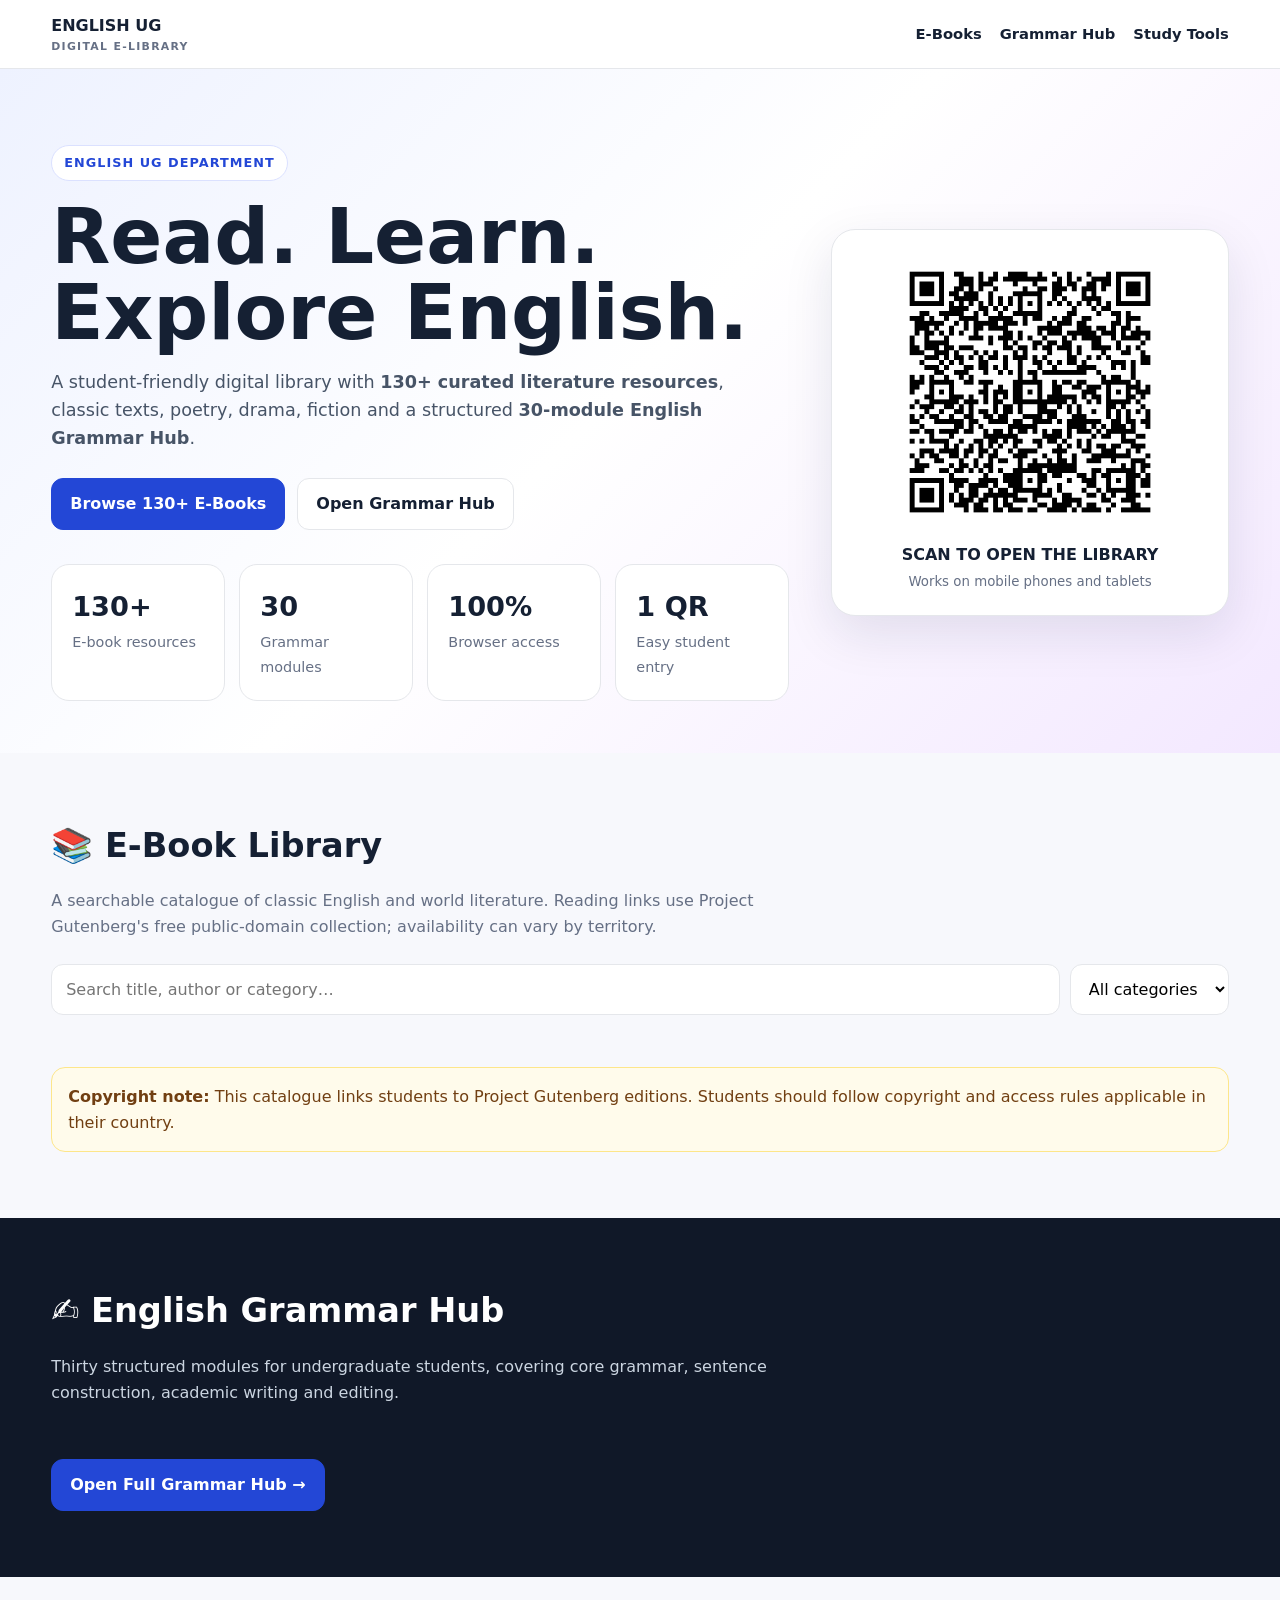
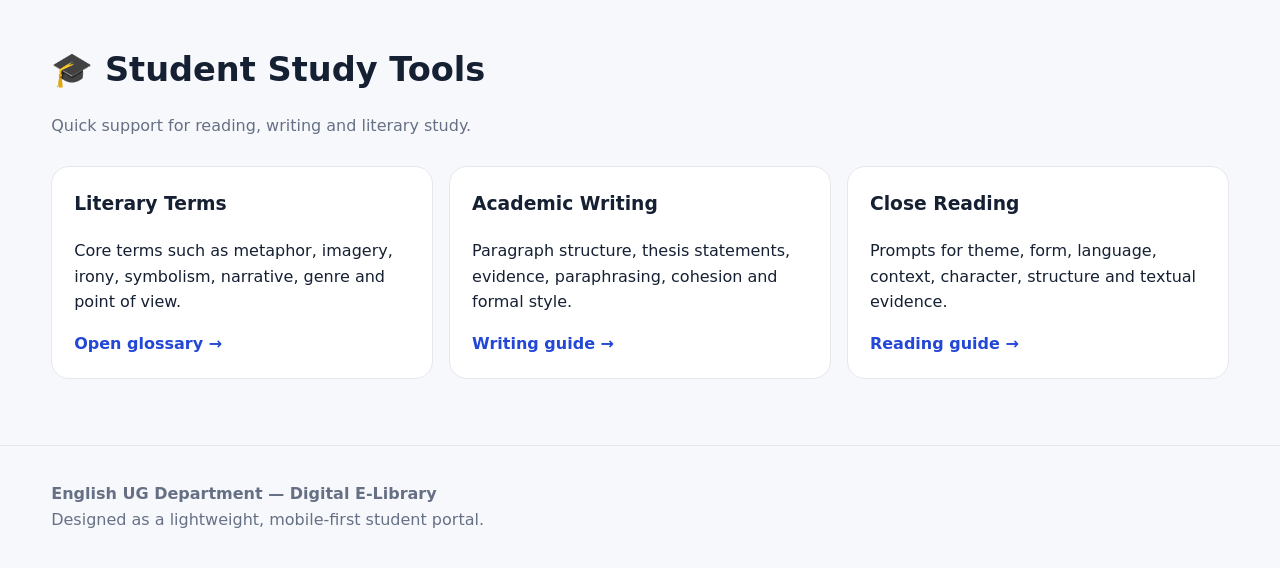
==== index.html @ 5030c162 "Add files via upload" ====
<!doctype html><html lang="en"><head><meta charset="utf-8"><meta name="viewport" content="width=device-width,initial-scale=1"><meta name="description" content="English UG Department Digital E-Library"><title>English UG Department | Digital E-Library</title><link rel="stylesheet" href="styles.css"></head><body>
<nav class="nav"><div class="container nav-inner"><a class="brand" href="#">ENGLISH UG <small>DIGITAL E-LIBRARY</small></a><div class="navlinks"><a href="#ebooks">E-Books</a><a href="#grammar">Grammar Hub</a><a href="#tools">Study Tools</a></div></div></nav>
<header class="hero"><div class="container hero-grid"><div><span class="eyebrow">English UG Department</span><h1>Read. Learn.<br>Explore English.</h1><p>A student-friendly digital library with <strong>130+ curated literature resources</strong>, classic texts, poetry, drama, fiction and a structured <strong>30-module English Grammar Hub</strong>.</p><div class="cta"><a class="btn primary" href="#ebooks">Browse 130+ E-Books</a><a class="btn" href="#grammar">Open Grammar Hub</a></div><div class="stats"><div class="stat"><b>130+</b><span>E-book resources</span></div><div class="stat"><b>30</b><span>Grammar modules</span></div><div class="stat"><b>100%</b><span>Browser access</span></div><div class="stat"><b>1 QR</b><span>Easy student entry</span></div></div></div><div class="qr-card"><img src="qr-code.png" alt="QR code for the English UG Digital E-Library"><strong>SCAN TO OPEN THE LIBRARY</strong><small>Works on mobile phones and tablets</small></div></div></header>
<main><section class="section" id="ebooks"><div class="container"><h2>📚 E-Book Library</h2><p class="lead">A searchable catalogue of classic English and world literature. Reading links use Project Gutenberg's free public-domain collection; availability can vary by territory.</p><div class="controls"><input id="bookSearch" placeholder="Search title, author or category…"><select id="bookCategory"><option value="">All categories</option></select></div><p id="bookCount" class="lead"></p><div id="bookGrid" class="grid"></div><div class="notice"><strong>Copyright note:</strong> This catalogue links students to Project Gutenberg editions. Students should follow copyright and access rules applicable in their country.</div></div></section>
<section class="section grammar" id="grammar"><div class="container"><h2>✍️ English Grammar Hub</h2><p class="lead">Thirty structured modules for undergraduate students, covering core grammar, sentence construction, academic writing and editing.</p><div id="grammarGrid" class="grammar-grid"></div><div class="cta"><a class="btn primary" href="grammar.html">Open Full Grammar Hub →</a></div></div></section>
<section class="section" id="tools"><div class="container"><h2>🎓 Student Study Tools</h2><p class="lead">Quick support for reading, writing and literary study.</p><div class="tools"><article class="tool"><h3>Literary Terms</h3><p>Core terms such as metaphor, imagery, irony, symbolism, narrative, genre and point of view.</p><a class="read" href="grammar.html#literary-terms">Open glossary →</a></article><article class="tool"><h3>Academic Writing</h3><p>Paragraph structure, thesis statements, evidence, paraphrasing, cohesion and formal style.</p><a class="read" href="grammar.html#academic-writing">Writing guide →</a></article><article class="tool"><h3>Close Reading</h3><p>Prompts for theme, form, language, context, character, structure and textual evidence.</p><a class="read" href="grammar.html#reading">Reading guide →</a></article></div></div></section></main>
<footer><div class="container"><strong>English UG Department — Digital E-Library</strong><br>Designed as a lightweight, mobile-first student portal.</div></footer><script src="app.js"></script></body></html>
---- styles.css ----
:root{--ink:#152033;--muted:#667085;--paper:#f7f8fc;--card:#fff;--primary:#2347d6;--line:#e5e7eb}
*{box-sizing:border-box}html{scroll-behavior:smooth}body{margin:0;font-family:Inter,ui-sans-serif,system-ui,-apple-system,"Segoe UI",sans-serif;color:var(--ink);background:var(--paper);line-height:1.6}a{color:inherit}.container{width:min(1180px,92%);margin:auto}
.nav{position:sticky;top:0;z-index:20;background:rgba(255,255,255,.94);backdrop-filter:blur(12px);border-bottom:1px solid var(--line)}.nav-inner{display:flex;align-items:center;justify-content:space-between;min-height:68px;gap:20px}.brand{font-weight:900;text-decoration:none}.brand small{display:block;font-size:.68rem;color:var(--muted);font-weight:700;letter-spacing:.12em}.navlinks{display:flex;gap:18px}.navlinks a{text-decoration:none;font-weight:700;font-size:.92rem}
.hero{padding:76px 0 52px;background:linear-gradient(135deg,#eef2ff,#fff 48%,#f3e8ff)}.hero-grid{display:grid;grid-template-columns:1.3fr .7fr;gap:42px;align-items:center}.eyebrow{display:inline-flex;padding:7px 12px;border-radius:999px;background:#fff;border:1px solid #dbe1ff;color:var(--primary);font-weight:800;font-size:.8rem;letter-spacing:.08em;text-transform:uppercase}
h1{font-size:clamp(2.6rem,6vw,5.5rem);line-height:.98;margin:18px 0}.hero p{font-size:1.1rem;color:#475467;max-width:720px}.cta{display:flex;gap:12px;flex-wrap:wrap;margin-top:26px}.btn{display:inline-flex;align-items:center;justify-content:center;padding:12px 18px;border-radius:12px;text-decoration:none;font-weight:800;border:1px solid var(--line);background:#fff}.btn.primary{background:var(--primary);color:#fff;border-color:var(--primary)}
.qr-card{background:#fff;border:1px solid var(--line);border-radius:24px;padding:22px;text-align:center;box-shadow:0 18px 50px rgba(22,34,68,.10)}.qr-card img{width:min(280px,100%);display:block;margin:auto}.qr-card strong{display:block;margin-top:10px}.qr-card small{color:var(--muted)}
.stats{display:grid;grid-template-columns:repeat(4,1fr);gap:14px;margin-top:34px}.stat{background:#fff;border:1px solid var(--line);padding:20px;border-radius:18px}.stat b{font-size:1.7rem;display:block}.stat span{color:var(--muted);font-size:.9rem}
.section{padding:66px 0}.section h2{font-size:2.1rem;margin:0 0 10px}.lead{color:var(--muted);max-width:760px}.controls{display:flex;gap:10px;flex-wrap:wrap;margin:24px 0}input,select{padding:12px 14px;border:1px solid var(--line);border-radius:12px;background:#fff;font:inherit}input{flex:1;min-width:240px}
.grid{display:grid;grid-template-columns:repeat(4,1fr);gap:16px}.card{background:var(--card);border:1px solid var(--line);border-radius:18px;padding:18px;display:flex;flex-direction:column;min-height:210px;box-shadow:0 8px 25px rgba(16,24,40,.04)}.badge{font-size:.72rem;font-weight:800;color:var(--primary);background:#eef2ff;padding:5px 9px;border-radius:999px;display:inline-block;width:max-content}.card h3{font-size:1.05rem;line-height:1.3;margin:12px 0 6px}.card p{margin:0;color:var(--muted);font-size:.9rem}.read{margin-top:auto;padding-top:16px;text-decoration:none;font-weight:900;color:var(--primary)}
.grammar{background:#101828;color:#fff}.grammar .lead{color:#cbd5e1}.grammar-grid{display:grid;grid-template-columns:repeat(3,1fr);gap:15px;margin-top:28px}.gcard{background:#172033;border:1px solid #2a3851;border-radius:16px;padding:18px}.gcard h3{margin:8px 0;font-size:1rem}.gcard p{color:#cbd5e1;font-size:.9rem}
.tools{display:grid;grid-template-columns:repeat(3,1fr);gap:16px;margin-top:28px}.tool{background:#fff;border:1px solid var(--line);border-radius:18px;padding:22px}.tool h3{margin-top:0}.notice{margin-top:28px;background:#fffbeb;border:1px solid #fde68a;padding:16px;border-radius:14px;color:#713f12}footer{padding:35px 0;border-top:1px solid var(--line);color:var(--muted)}
@media(max-width:900px){.hero-grid{grid-template-columns:1fr}.grid{grid-template-columns:repeat(2,1fr)}.grammar-grid,.tools{grid-template-columns:repeat(2,1fr)}.stats{grid-template-columns:repeat(2,1fr)}.navlinks{display:none}}@media(max-width:560px){.grid,.grammar-grid,.tools,.stats{grid-template-columns:1fr}.hero{padding-top:50px}h1{font-size:3rem}.section{padding:48px 0}}
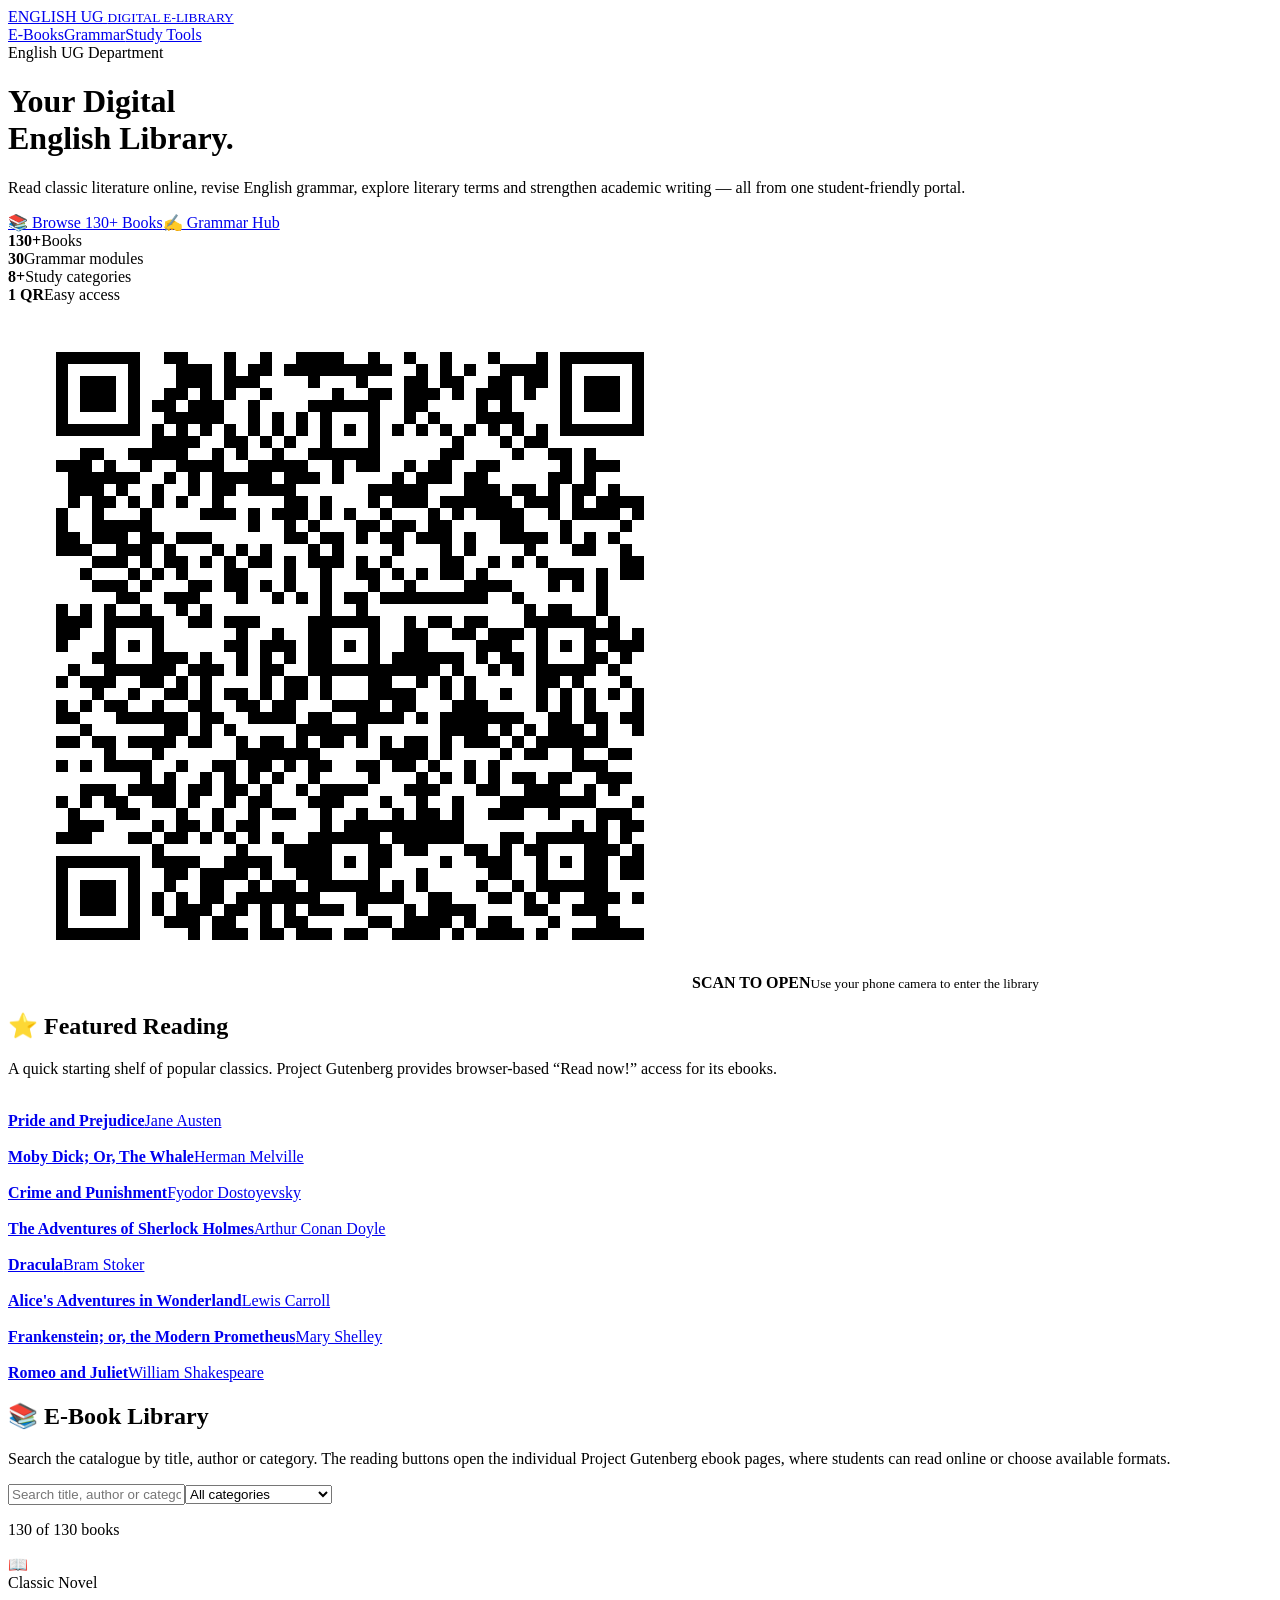
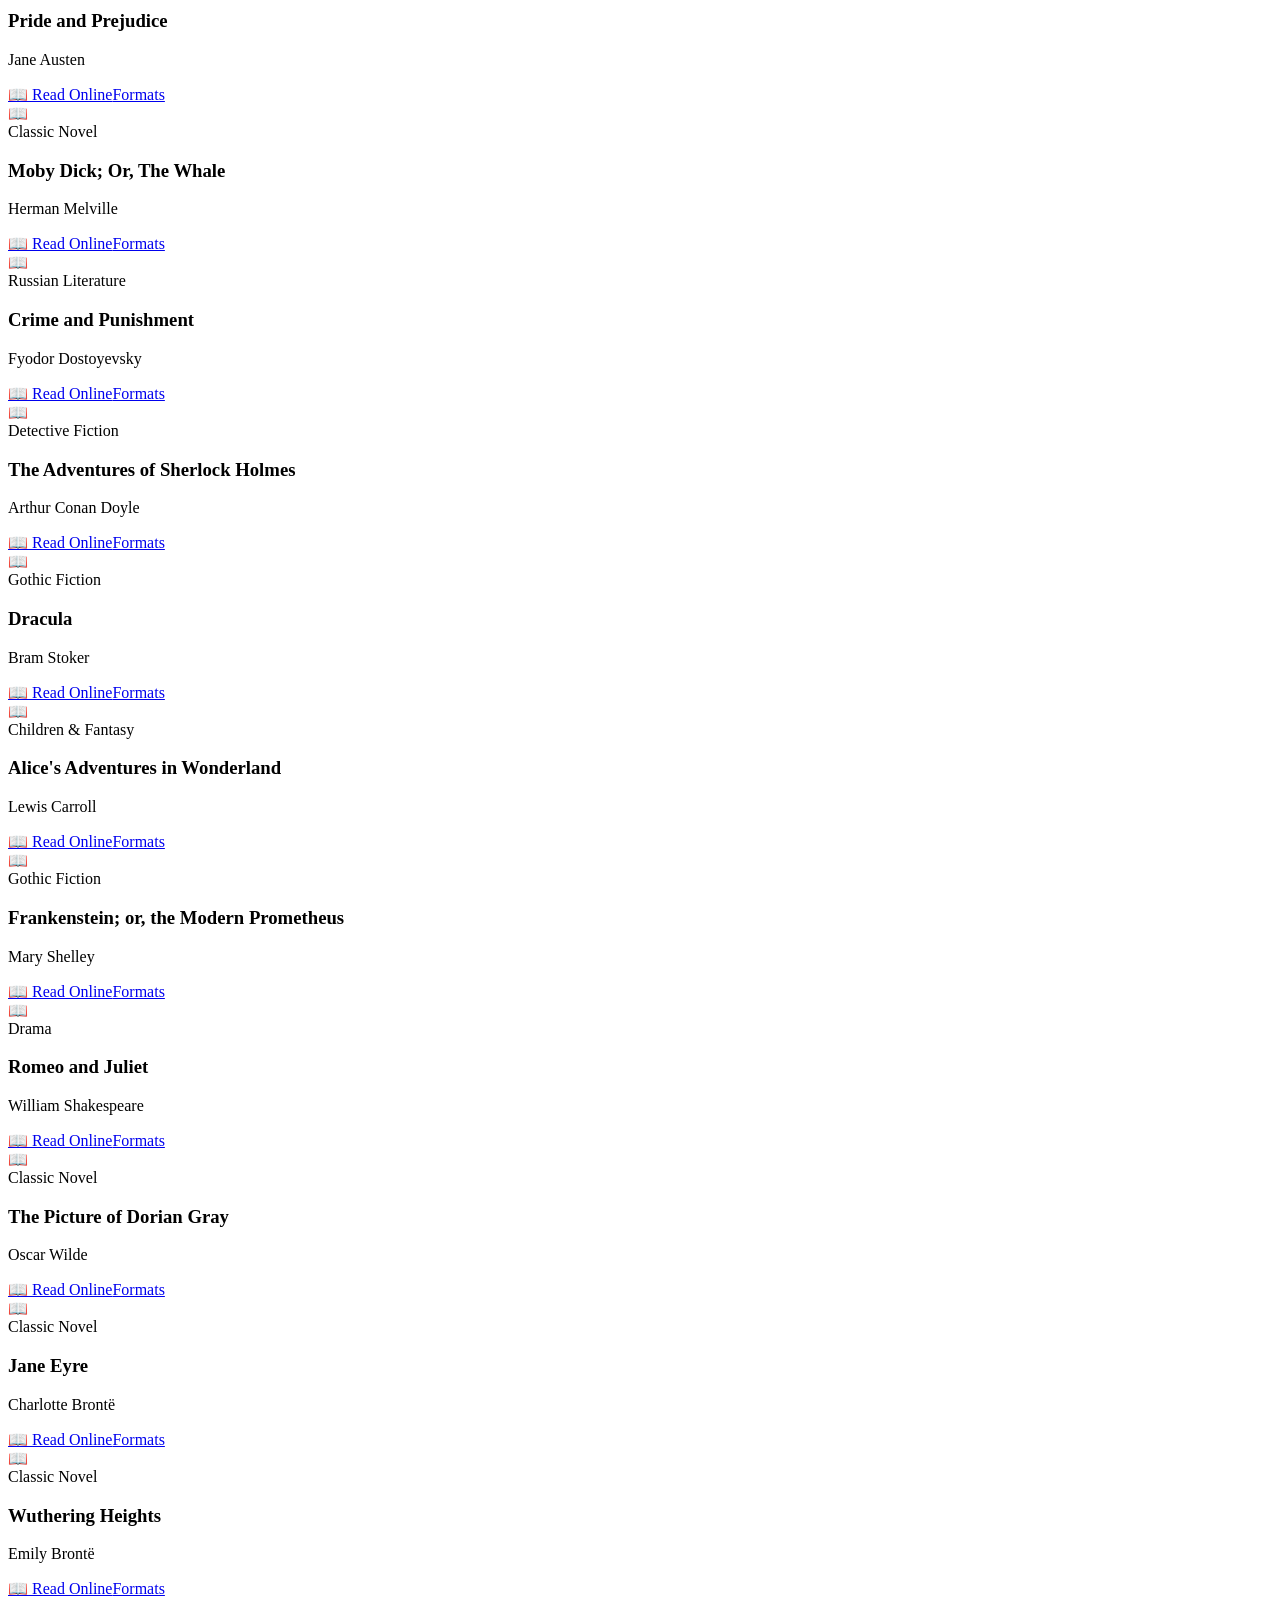
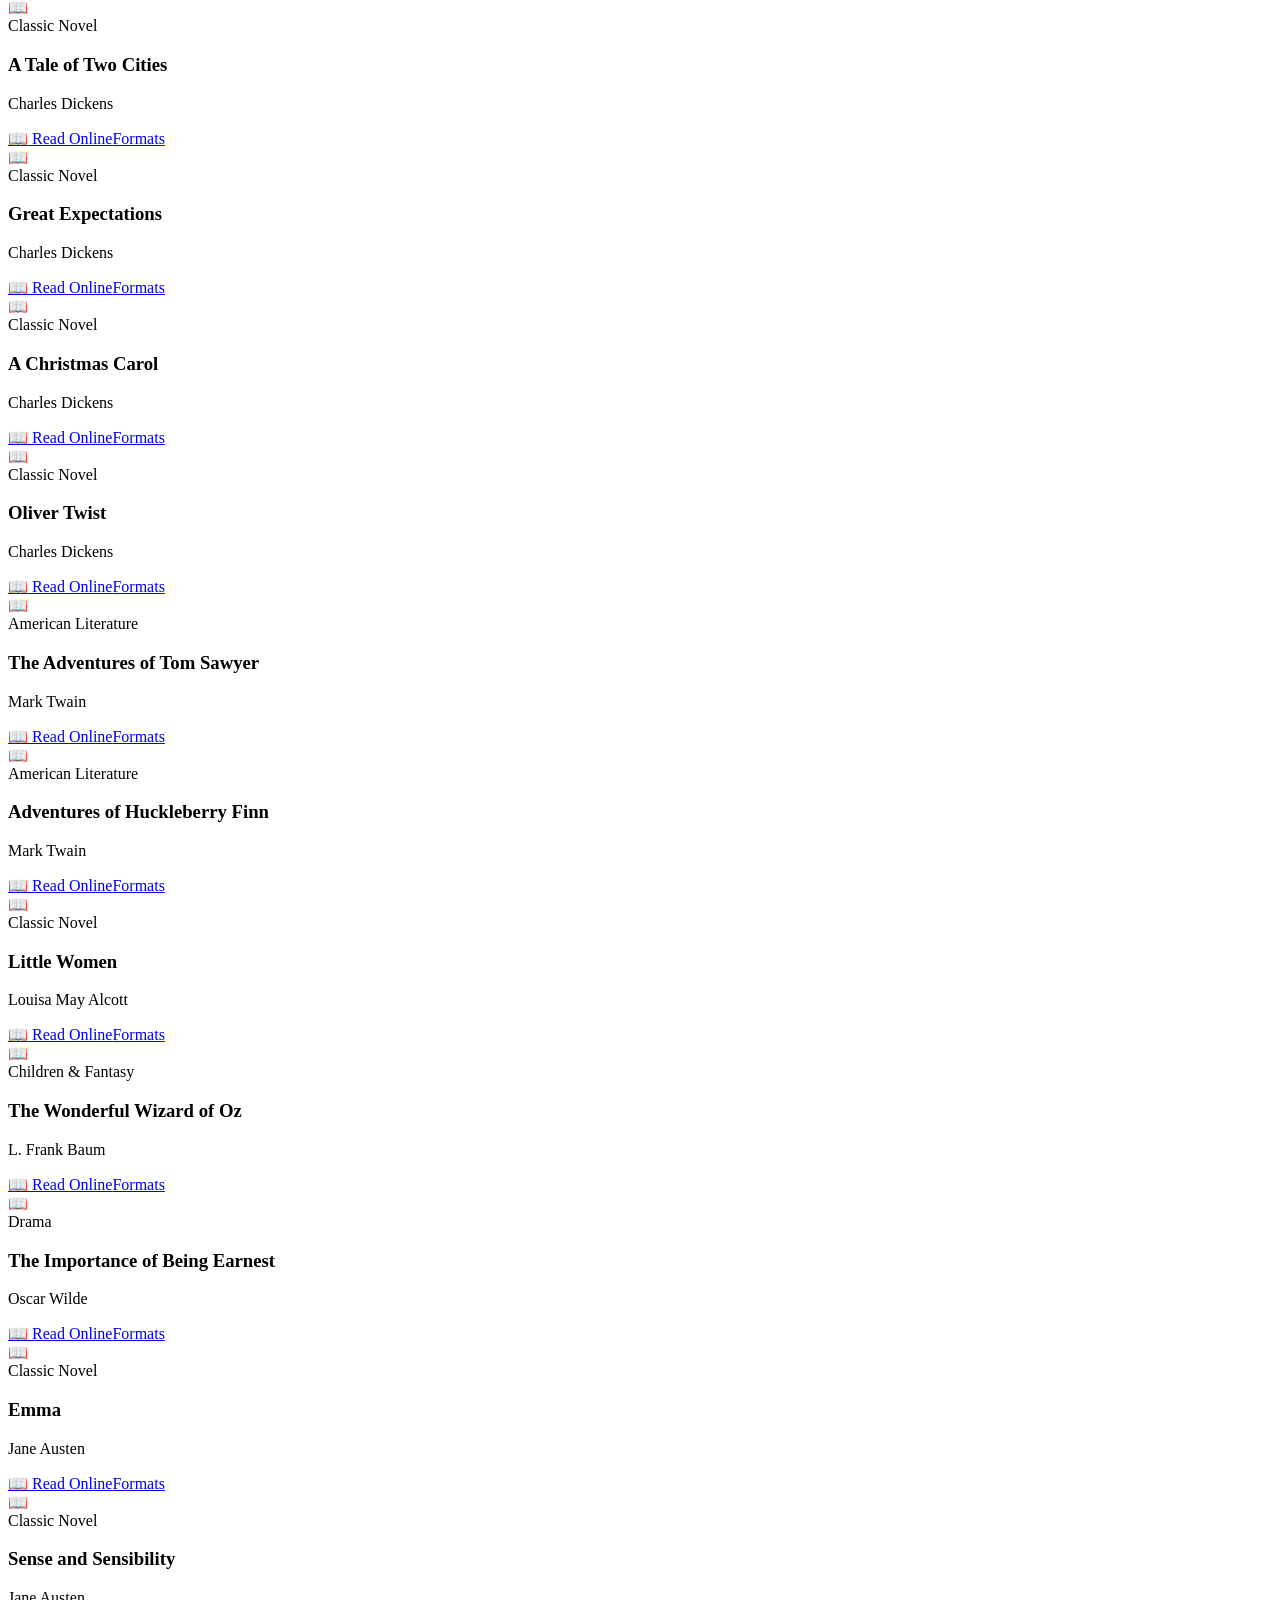
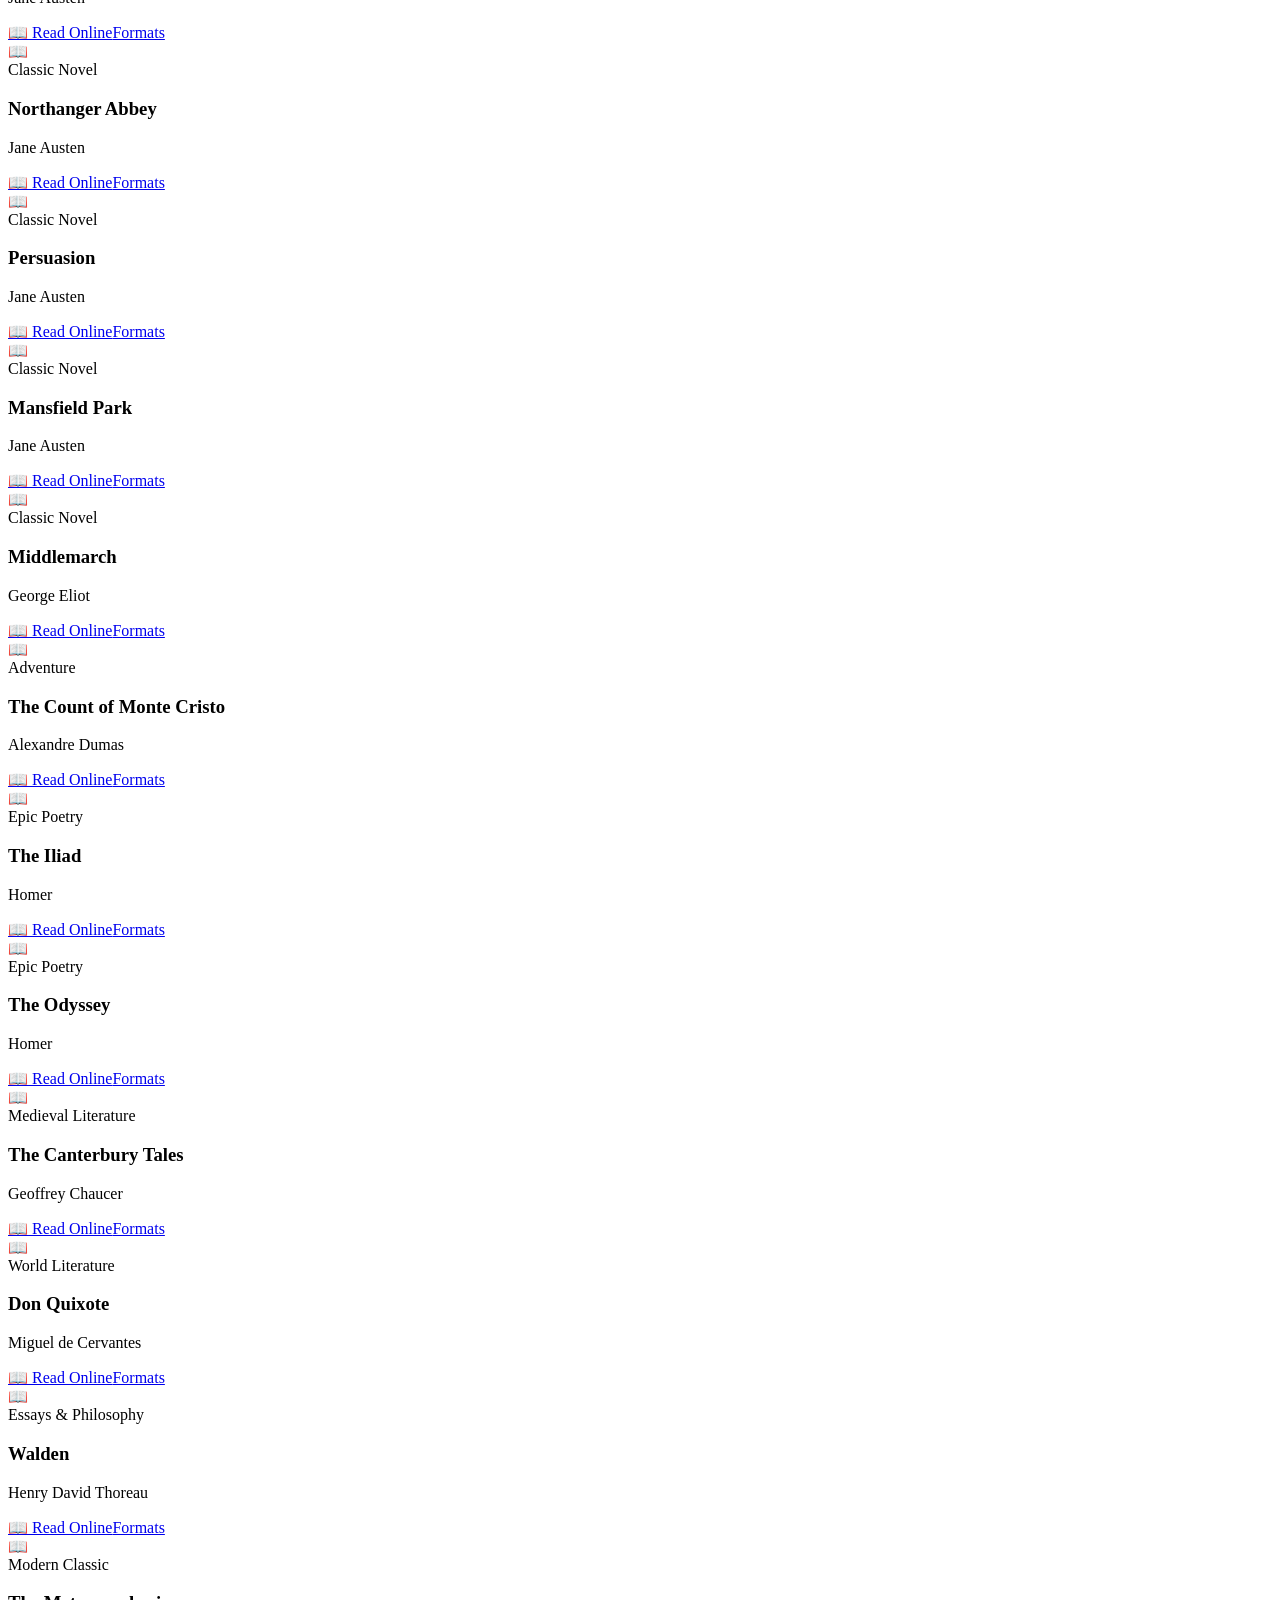
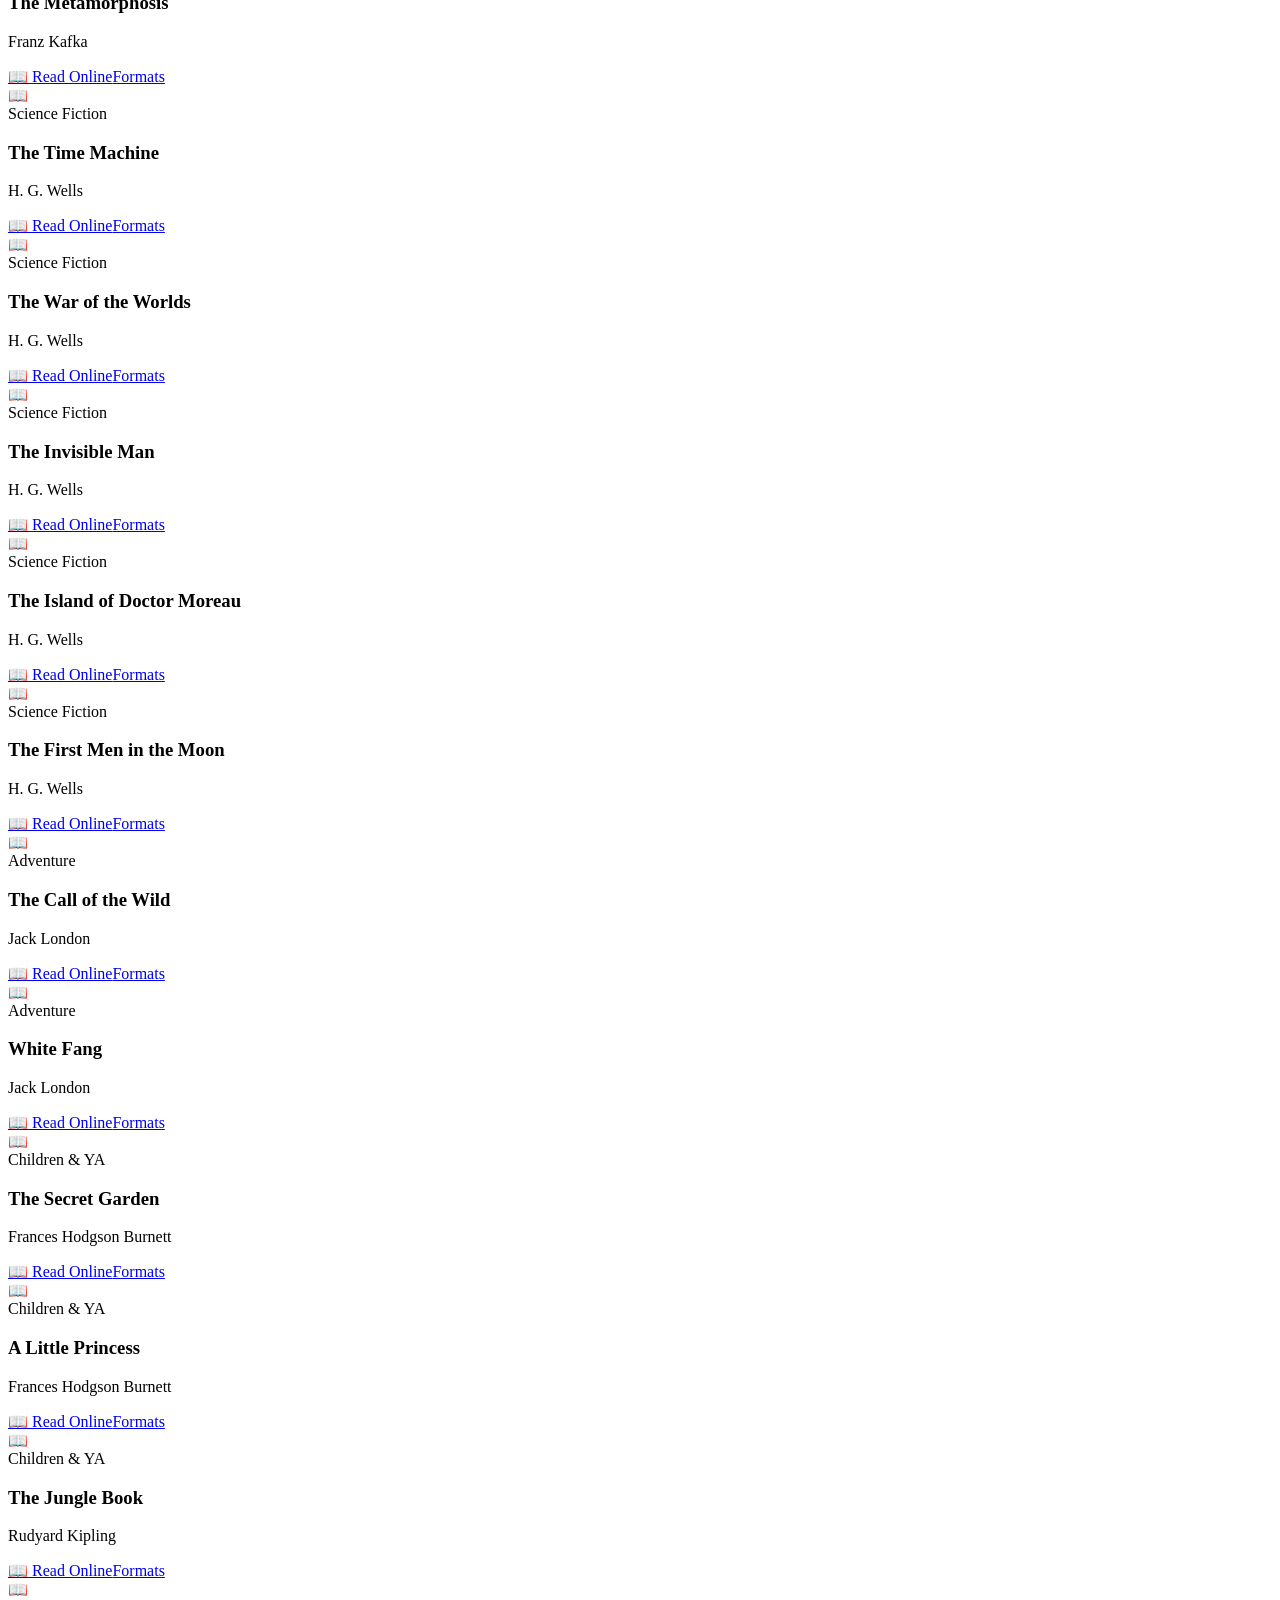
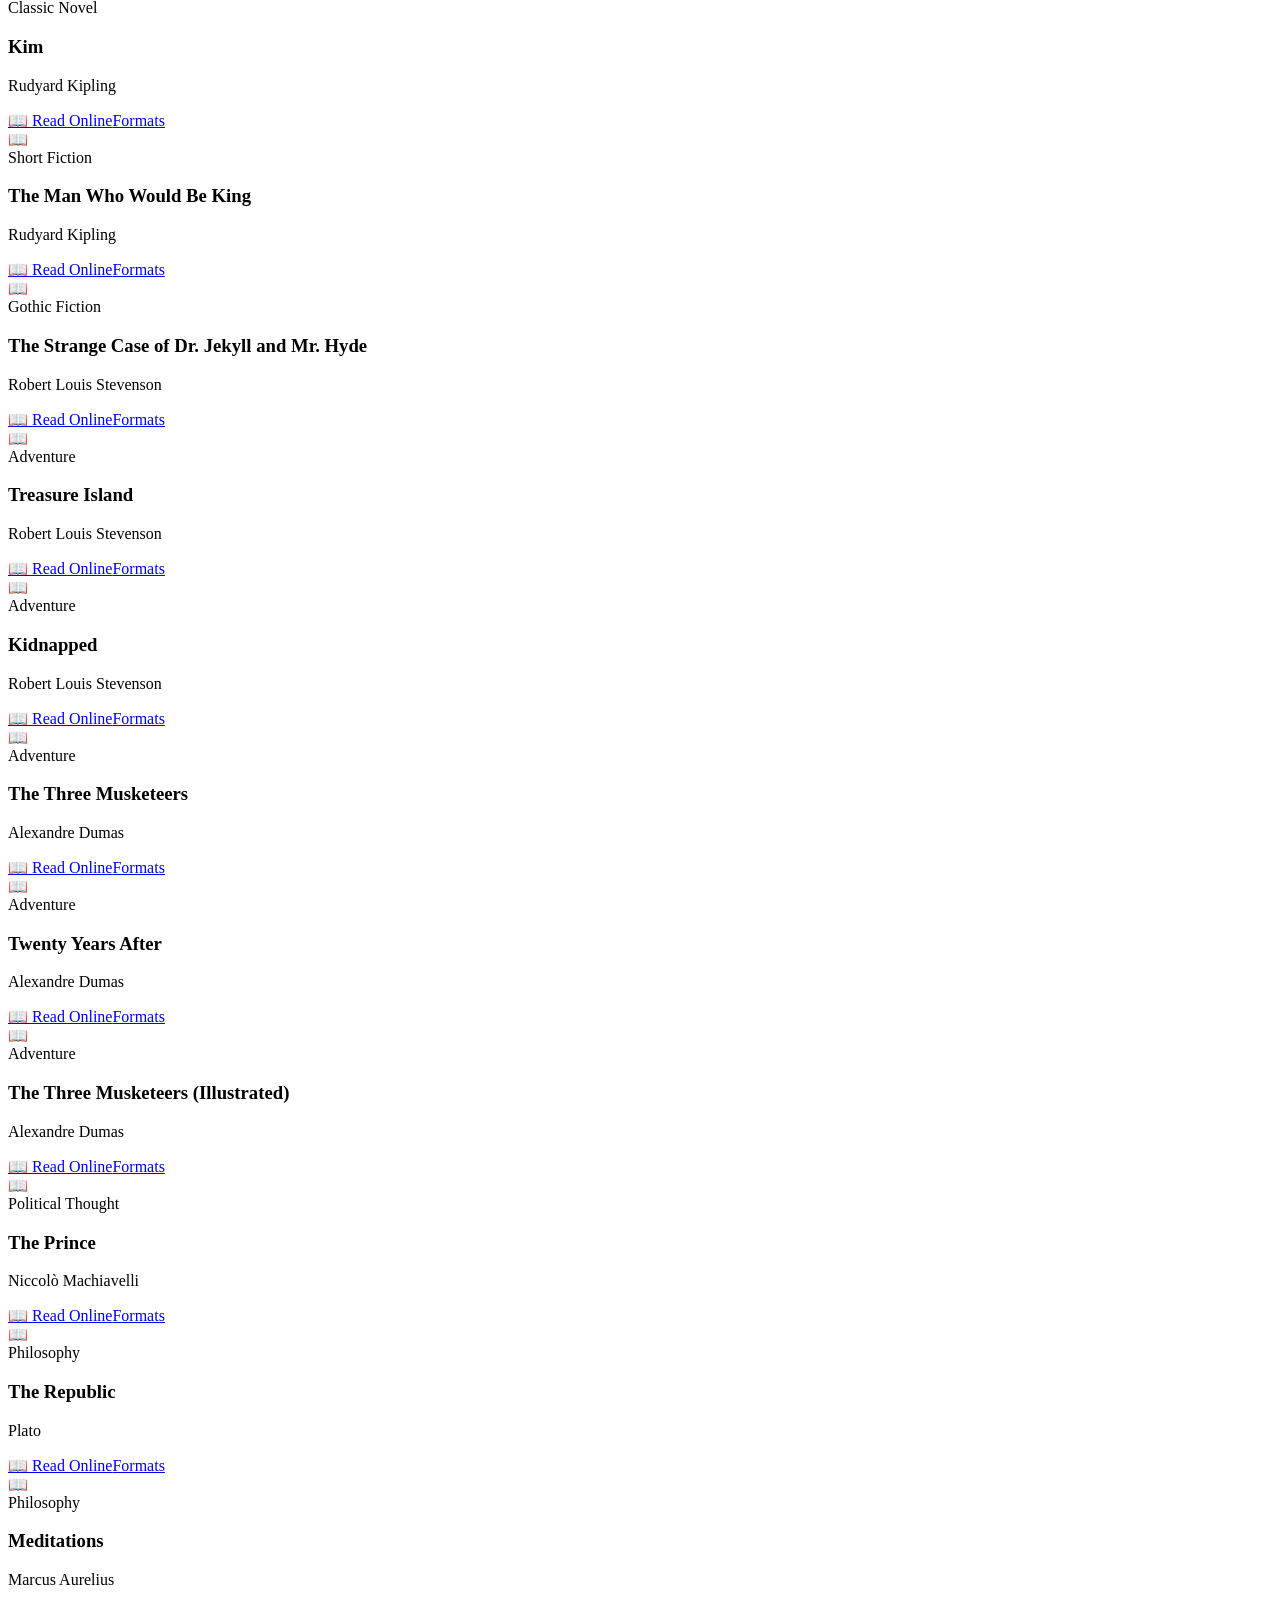
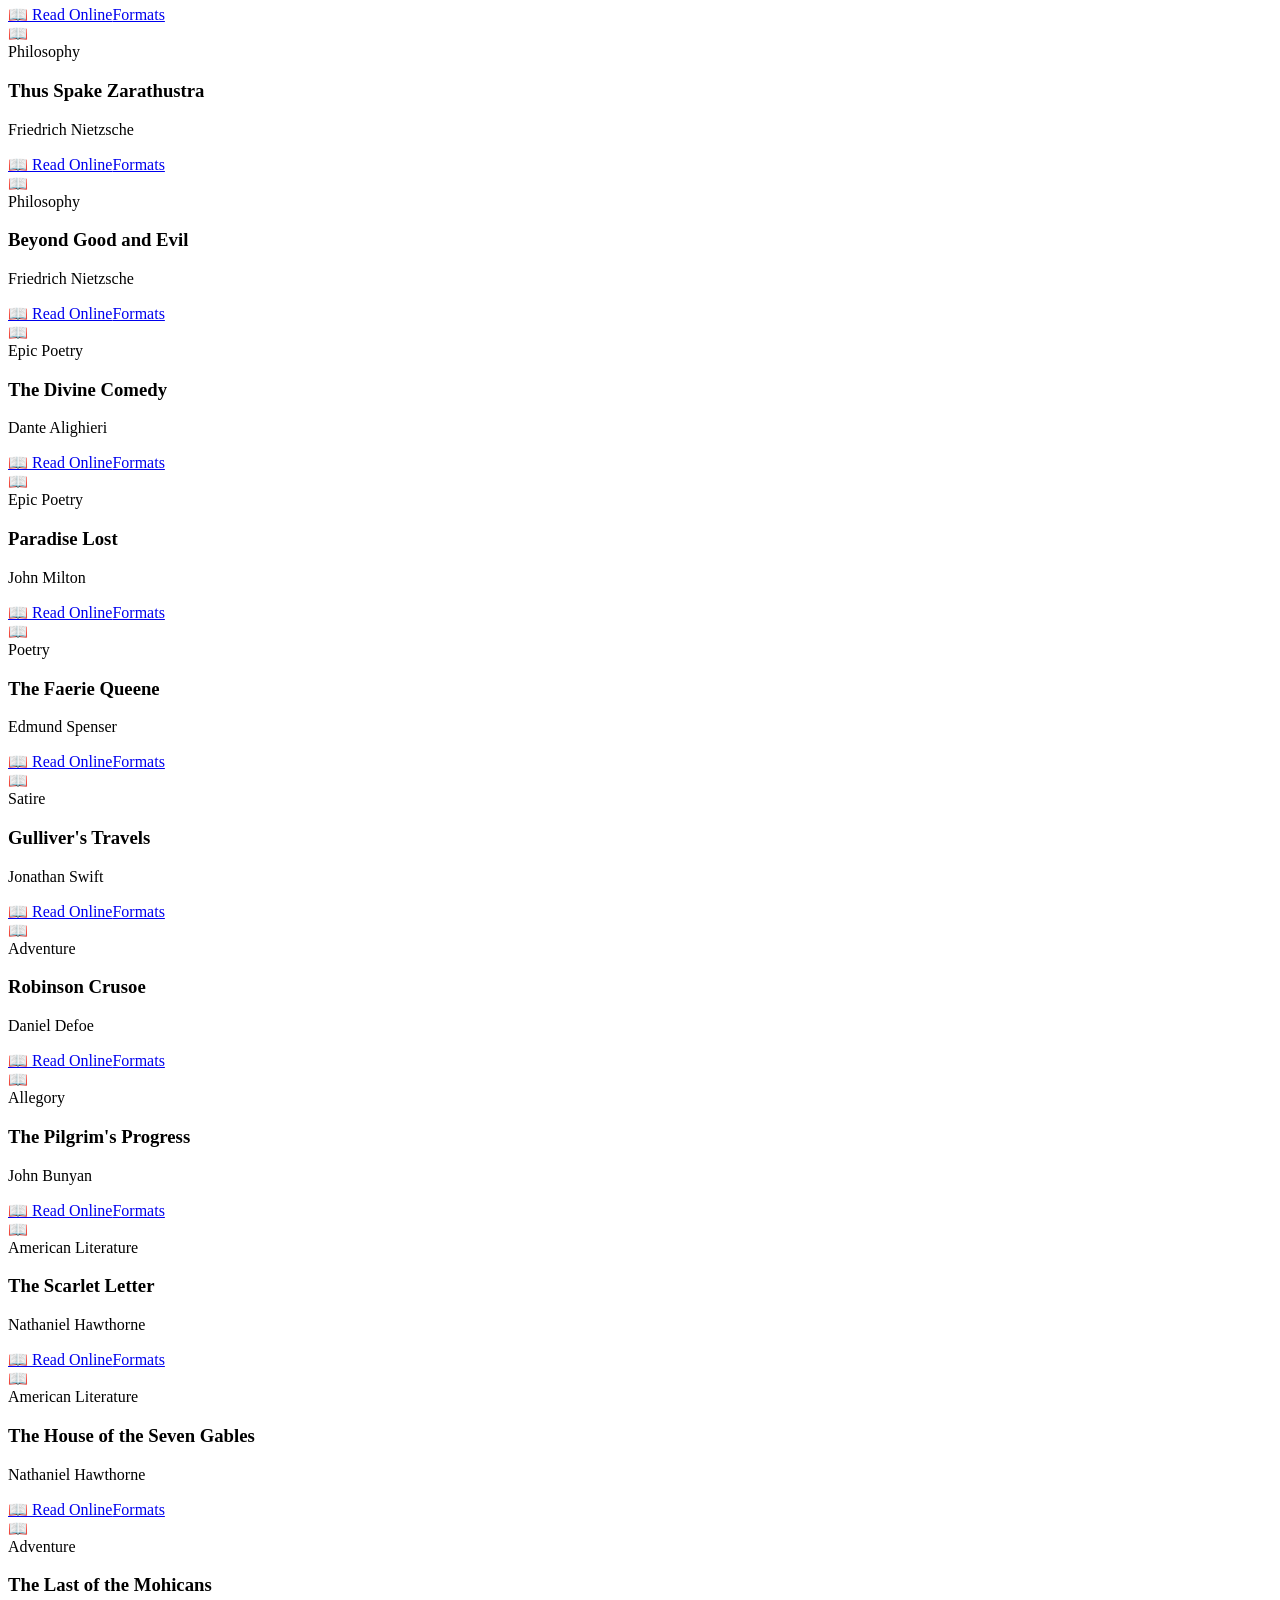
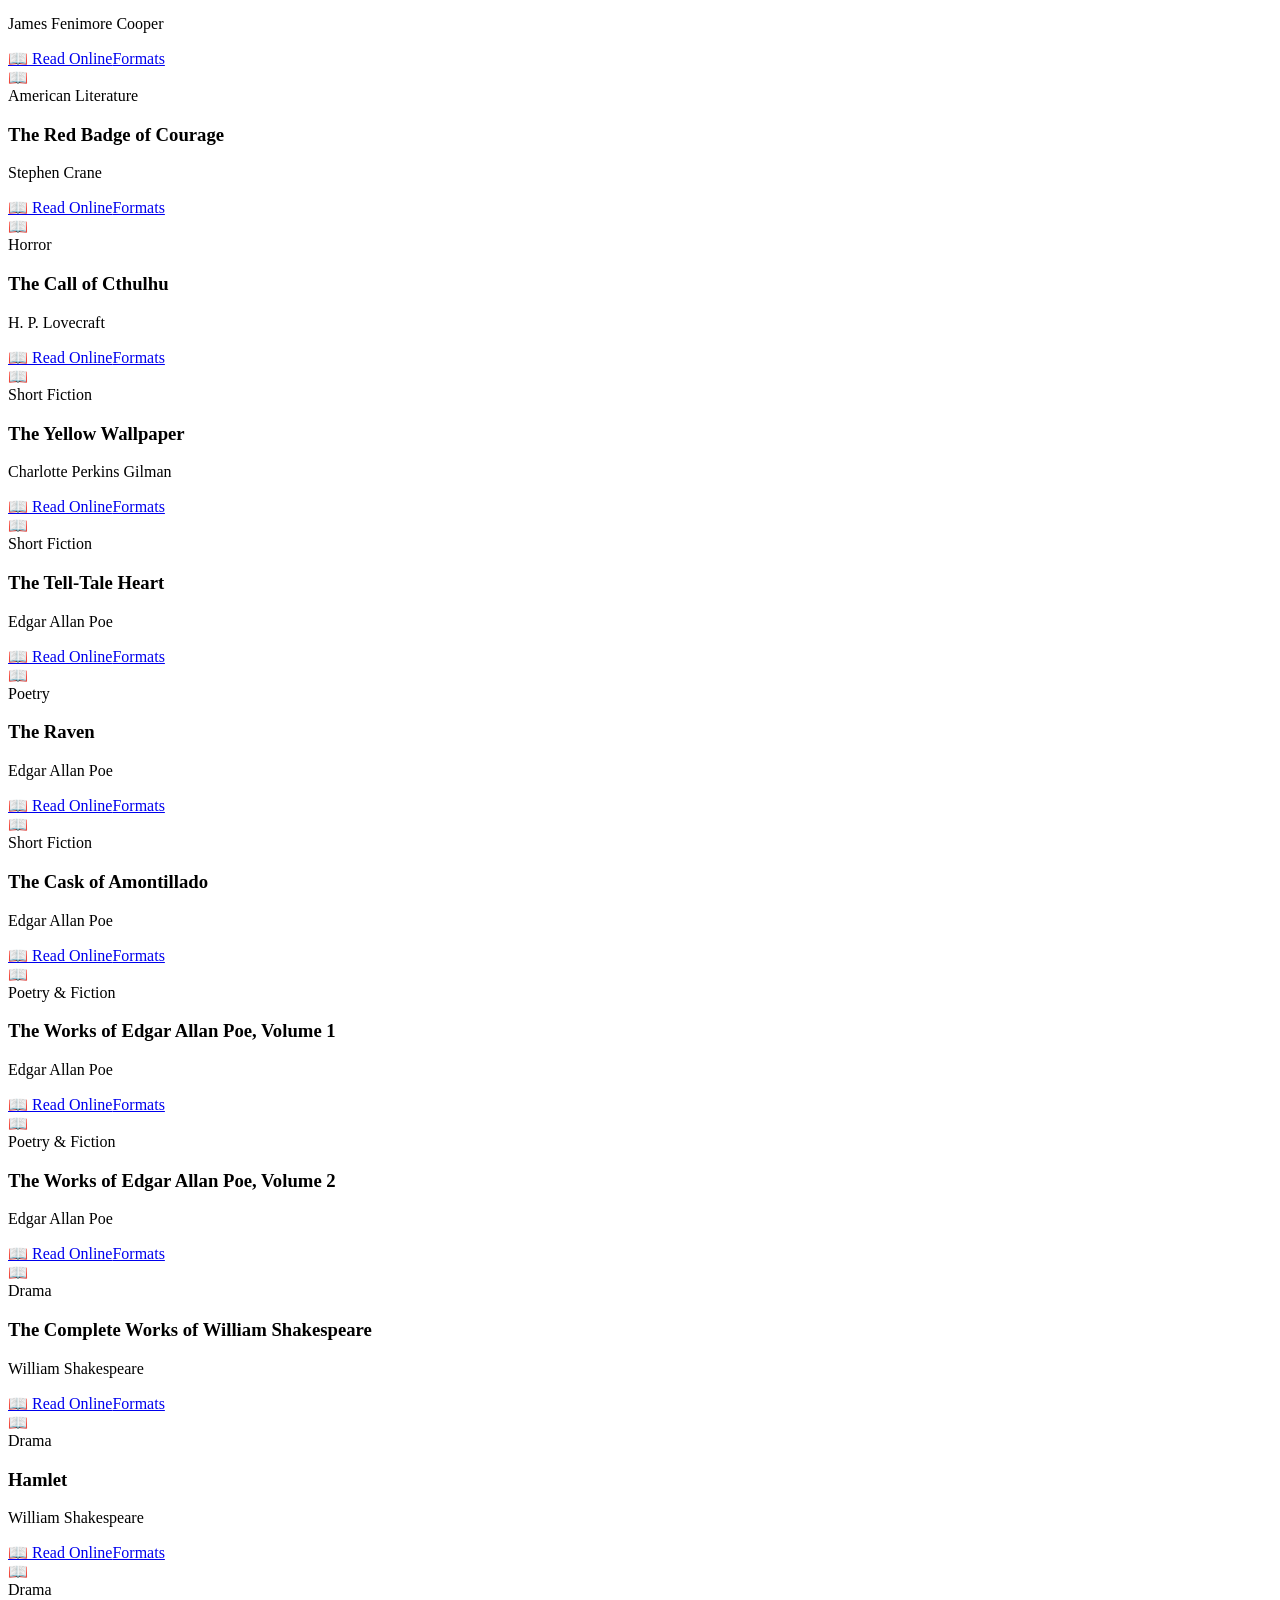
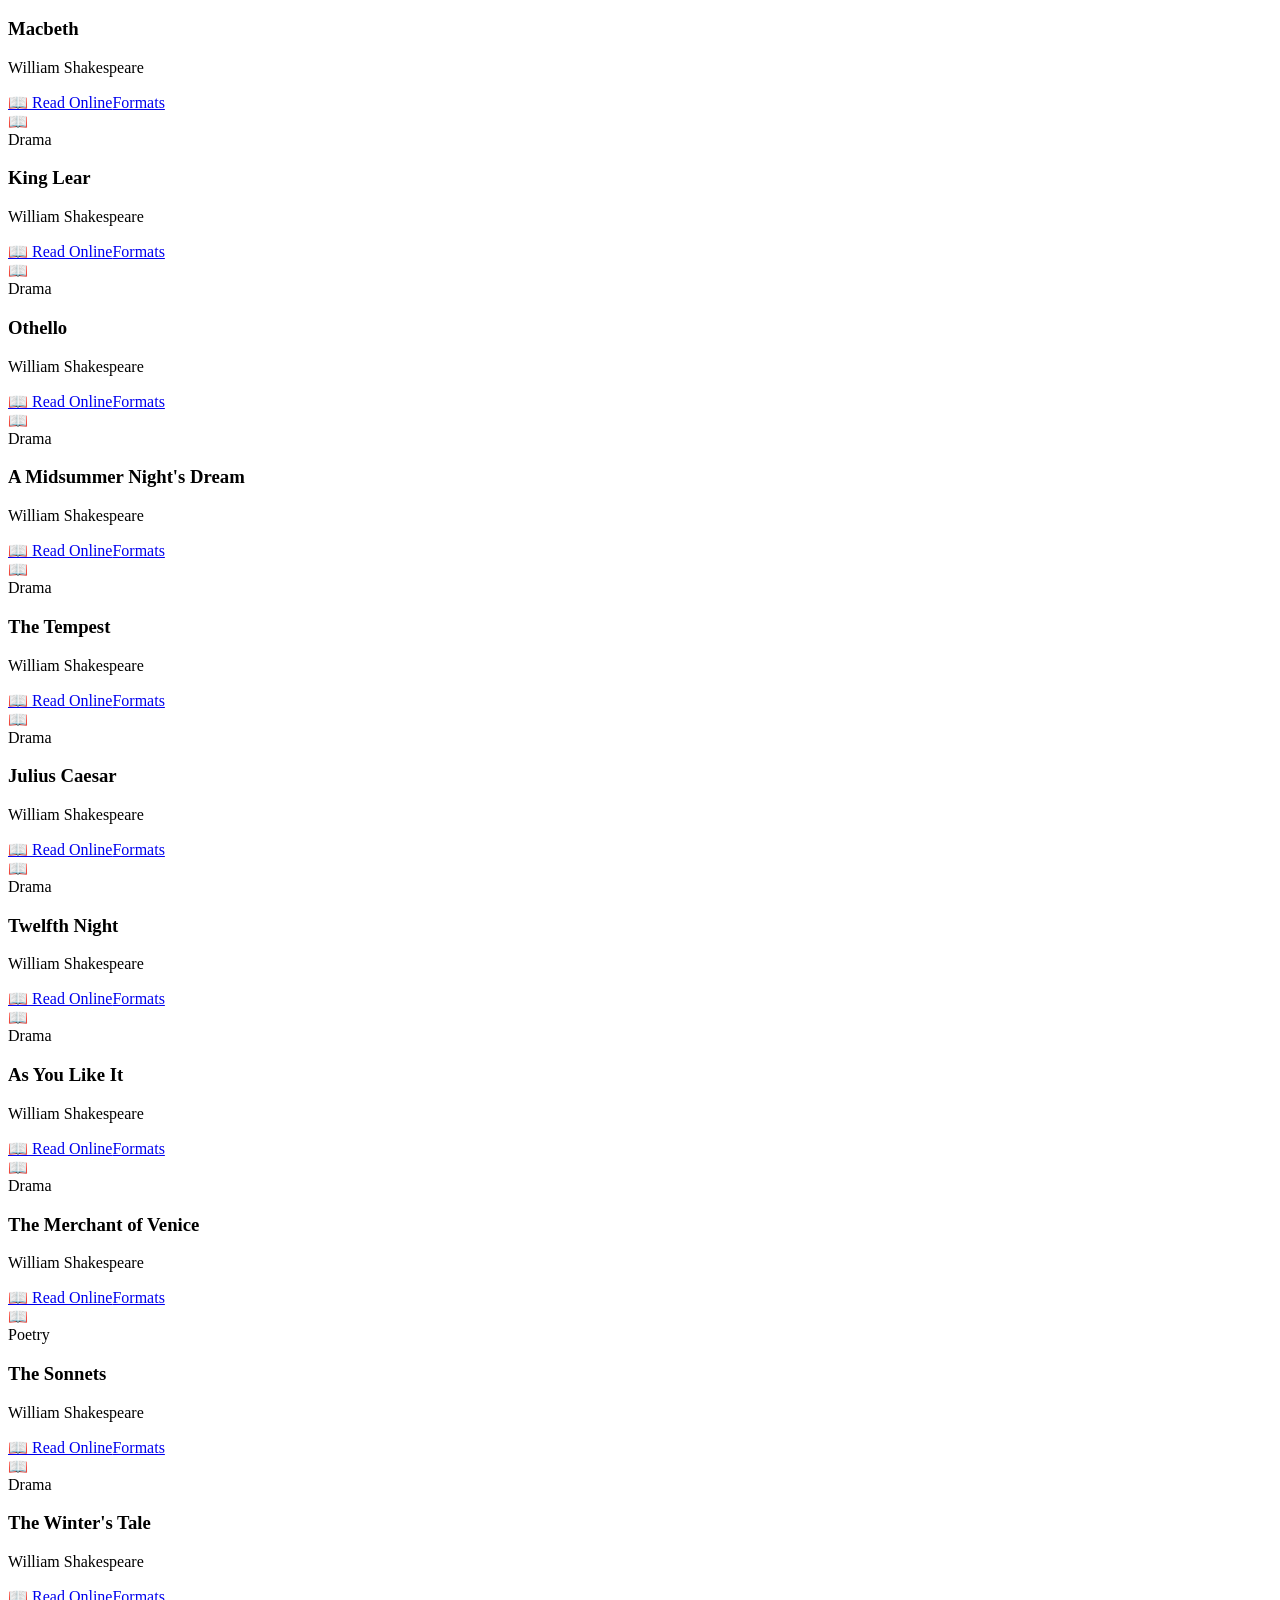
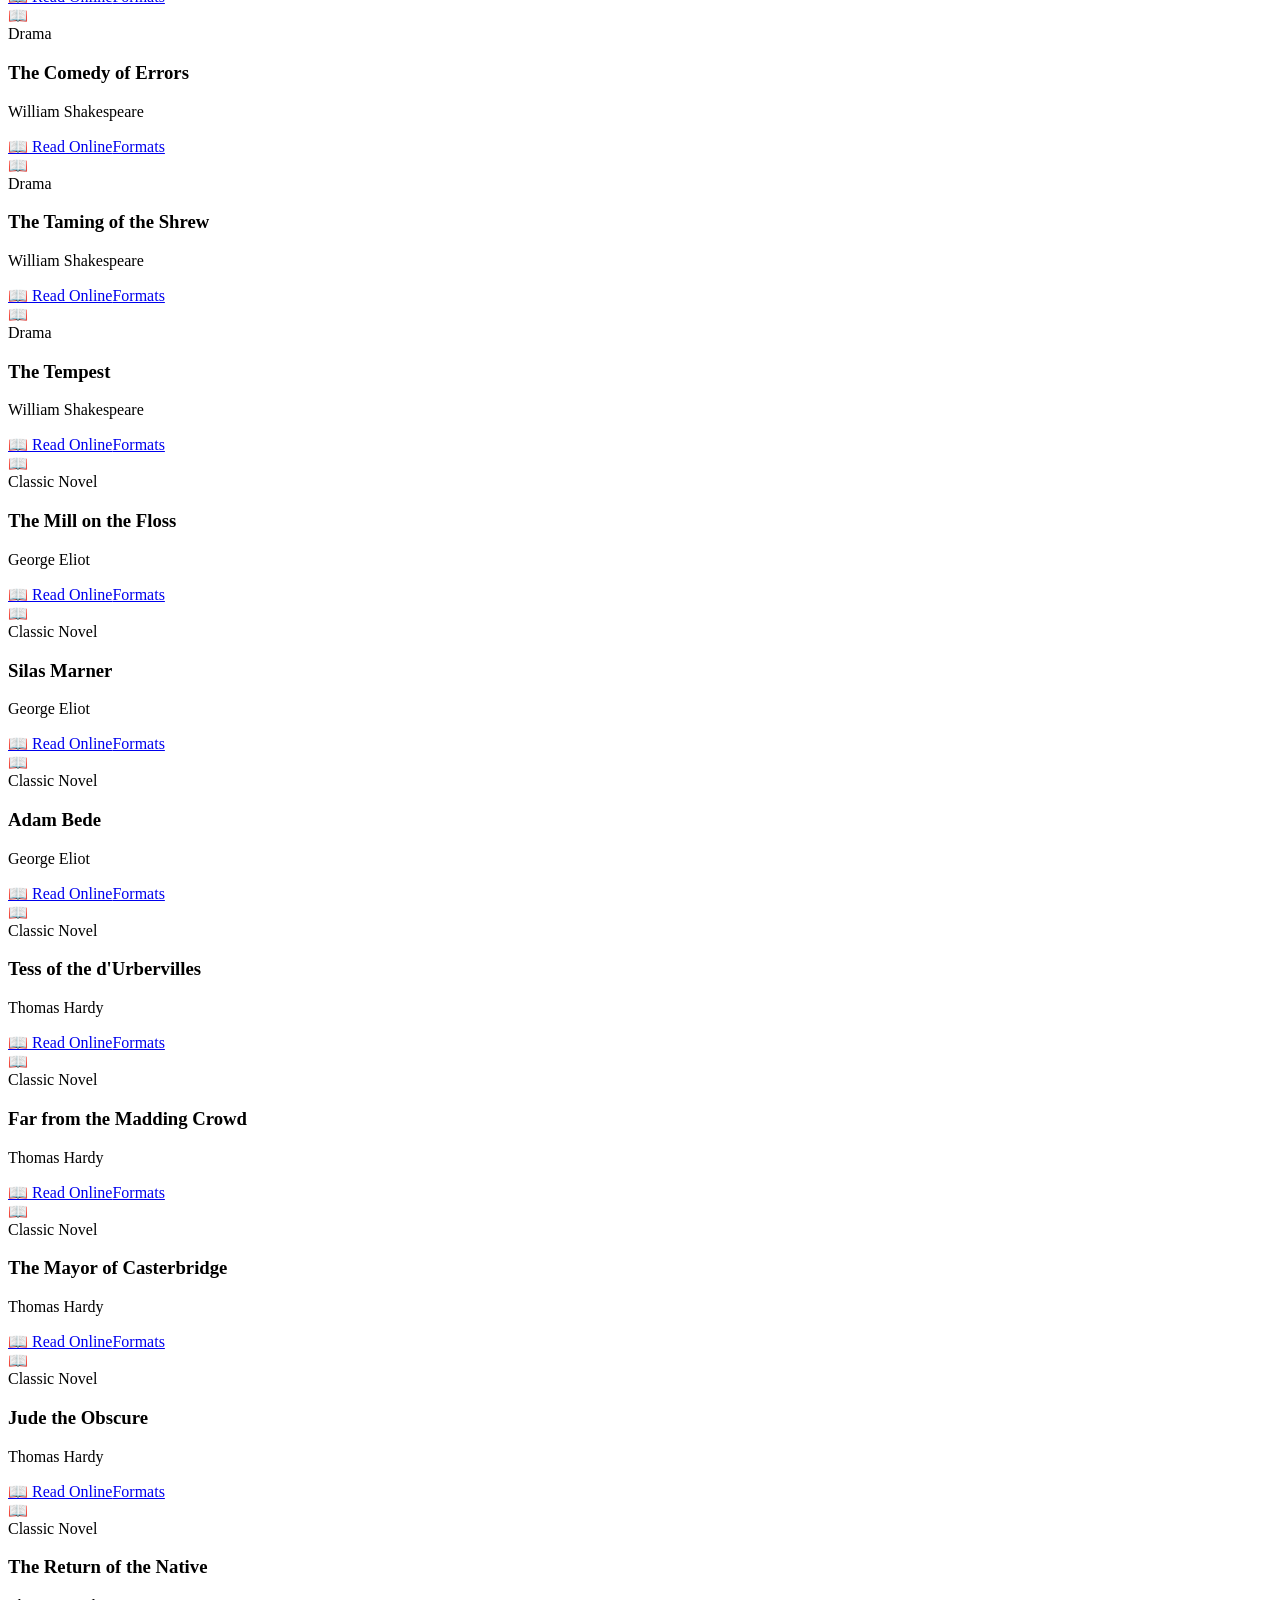
==== commit ed8c24ce: "Rename index[1].html to index.html" ====
--- a/index.html
+++ b/index.html
@@ -1,7 +1,10 @@
-<!doctype html><html lang="en"><head><meta charset="utf-8"><meta name="viewport" content="width=device-width,initial-scale=1"><meta name="description" content="English UG Department Digital E-Library"><title>English UG Department | Digital E-Library</title><link rel="stylesheet" href="styles.css"></head><body>
-<nav class="nav"><div class="container nav-inner"><a class="brand" href="#">ENGLISH UG <small>DIGITAL E-LIBRARY</small></a><div class="navlinks"><a href="#ebooks">E-Books</a><a href="#grammar">Grammar Hub</a><a href="#tools">Study Tools</a></div></div></nav>
-<header class="hero"><div class="container hero-grid"><div><span class="eyebrow">English UG Department</span><h1>Read. Learn.<br>Explore English.</h1><p>A student-friendly digital library with <strong>130+ curated literature resources</strong>, classic texts, poetry, drama, fiction and a structured <strong>30-module English Grammar Hub</strong>.</p><div class="cta"><a class="btn primary" href="#ebooks">Browse 130+ E-Books</a><a class="btn" href="#grammar">Open Grammar Hub</a></div><div class="stats"><div class="stat"><b>130+</b><span>E-book resources</span></div><div class="stat"><b>30</b><span>Grammar modules</span></div><div class="stat"><b>100%</b><span>Browser access</span></div><div class="stat"><b>1 QR</b><span>Easy student entry</span></div></div></div><div class="qr-card"><img src="qr-code.png" alt="QR code for the English UG Digital E-Library"><strong>SCAN TO OPEN THE LIBRARY</strong><small>Works on mobile phones and tablets</small></div></div></header>
-<main><section class="section" id="ebooks"><div class="container"><h2>📚 E-Book Library</h2><p class="lead">A searchable catalogue of classic English and world literature. Reading links use Project Gutenberg's free public-domain collection; availability can vary by territory.</p><div class="controls"><input id="bookSearch" placeholder="Search title, author or category…"><select id="bookCategory"><option value="">All categories</option></select></div><p id="bookCount" class="lead"></p><div id="bookGrid" class="grid"></div><div class="notice"><strong>Copyright note:</strong> This catalogue links students to Project Gutenberg editions. Students should follow copyright and access rules applicable in their country.</div></div></section>
-<section class="section grammar" id="grammar"><div class="container"><h2>✍️ English Grammar Hub</h2><p class="lead">Thirty structured modules for undergraduate students, covering core grammar, sentence construction, academic writing and editing.</p><div id="grammarGrid" class="grammar-grid"></div><div class="cta"><a class="btn primary" href="grammar.html">Open Full Grammar Hub →</a></div></div></section>
-<section class="section" id="tools"><div class="container"><h2>🎓 Student Study Tools</h2><p class="lead">Quick support for reading, writing and literary study.</p><div class="tools"><article class="tool"><h3>Literary Terms</h3><p>Core terms such as metaphor, imagery, irony, symbolism, narrative, genre and point of view.</p><a class="read" href="grammar.html#literary-terms">Open glossary →</a></article><article class="tool"><h3>Academic Writing</h3><p>Paragraph structure, thesis statements, evidence, paraphrasing, cohesion and formal style.</p><a class="read" href="grammar.html#academic-writing">Writing guide →</a></article><article class="tool"><h3>Close Reading</h3><p>Prompts for theme, form, language, context, character, structure and textual evidence.</p><a class="read" href="grammar.html#reading">Reading guide →</a></article></div></div></section></main>
-<footer><div class="container"><strong>English UG Department — Digital E-Library</strong><br>Designed as a lightweight, mobile-first student portal.</div></footer><script src="app.js"></script></body></html>+<!doctype html><html lang="en"><head><meta charset="utf-8"><meta name="viewport" content="width=device-width,initial-scale=1">
+<meta name="description" content="English UG Department Digital E-Library — 130+ books, Grammar Hub and student study resources."><title>English UG Department | Digital E-Library</title><link rel="stylesheet" href="styles.css"></head><body>
+<nav class="nav"><div class="container nav-inner"><a class="brand" href="#">ENGLISH UG <small>DIGITAL E-LIBRARY</small></a><div class="navlinks"><a href="#ebooks">E-Books</a><a href="#grammar">Grammar</a><a href="#tools">Study Tools</a></div></div></nav>
+<header class="hero"><div class="container hero-grid"><div><span class="eyebrow">English UG Department</span><h1>Your Digital<br>English Library.</h1><p>Read classic literature online, revise English grammar, explore literary terms and strengthen academic writing — all from one student-friendly portal.</p><div class="cta"><a class="btn primary" href="#ebooks">📚 Browse 130+ Books</a><a class="btn" href="#grammar">✍️ Grammar Hub</a></div><div class="stats"><div class="stat"><b>130+</b><span>Books</span></div><div class="stat"><b>30</b><span>Grammar modules</span></div><div class="stat"><b>8+</b><span>Study categories</span></div><div class="stat"><b>1 QR</b><span>Easy access</span></div></div></div>
+<div class="qr-card"><img src="qr-code.png" alt="QR code to open the English UG Digital E-Library"><strong>SCAN TO OPEN</strong><small>Use your phone camera to enter the library</small></div></div></header>
+<section class="section featured-section"><div class="container"><h2>⭐ Featured Reading</h2><p class="lead">A quick starting shelf of popular classics. Project Gutenberg provides browser-based “Read now!” access for its ebooks.</p><div id="featuredGrid" class="featured-grid"></div></div></section>
+<section class="section" id="ebooks"><div class="container"><h2>📚 E-Book Library</h2><p class="lead">Search the catalogue by title, author or category. The reading buttons open the individual Project Gutenberg ebook pages, where students can read online or choose available formats.</p><div class="controls"><input id="bookSearch" placeholder="Search title, author or category…"><select id="bookCategory"><option value="">All categories</option></select></div><p id="bookCount" class="result-line"></p><div id="bookGrid" class="grid"></div><div class="notice"><strong>Copyright:</strong> Project Gutenberg focuses on older works whose U.S. copyright has expired. Students should check applicable copyright rules in their own country.</div></div></section>
+<section class="section grammar" id="grammar"><div class="container"><h2>✍️ English Grammar Hub</h2><p class="lead">Thirty structured modules for undergraduate students. Each module includes a study focus and a short practice task.</p><div id="grammarGrid" class="grammar-grid"></div><div class="cta"><a class="btn primary" href="grammar.html">Open Full Grammar Hub →</a></div></div></section>
+<section class="section" id="tools"><div class="container"><h2>🎓 Student Study Tools</h2><p class="lead">Resources to support reading, writing and examination preparation.</p><div class="tools"><article class="tool"><h3>Literary Terms</h3><p>Metaphor, imagery, irony, symbolism, theme, narrative and point of view.</p><a class="read-btn" href="grammar.html#literary-terms">Open glossary →</a></article><article class="tool"><h3>Academic Writing</h3><p>Paragraphs, thesis statements, textual evidence, paraphrasing and formal style.</p><a class="read-btn" href="grammar.html#academic-writing">Writing guide →</a></article><article class="tool"><h3>Close Reading</h3><p>Questions for analysing language, form, structure, context, character and theme.</p><a class="read-btn" href="grammar.html#reading">Reading guide →</a></article></div></div></section>
+<footer><div class="container"><strong>English UG Department — Digital E-Library</strong><br>Free reading resources and study support in one place.</div></footer><script src="app.js"></script></body></html>
